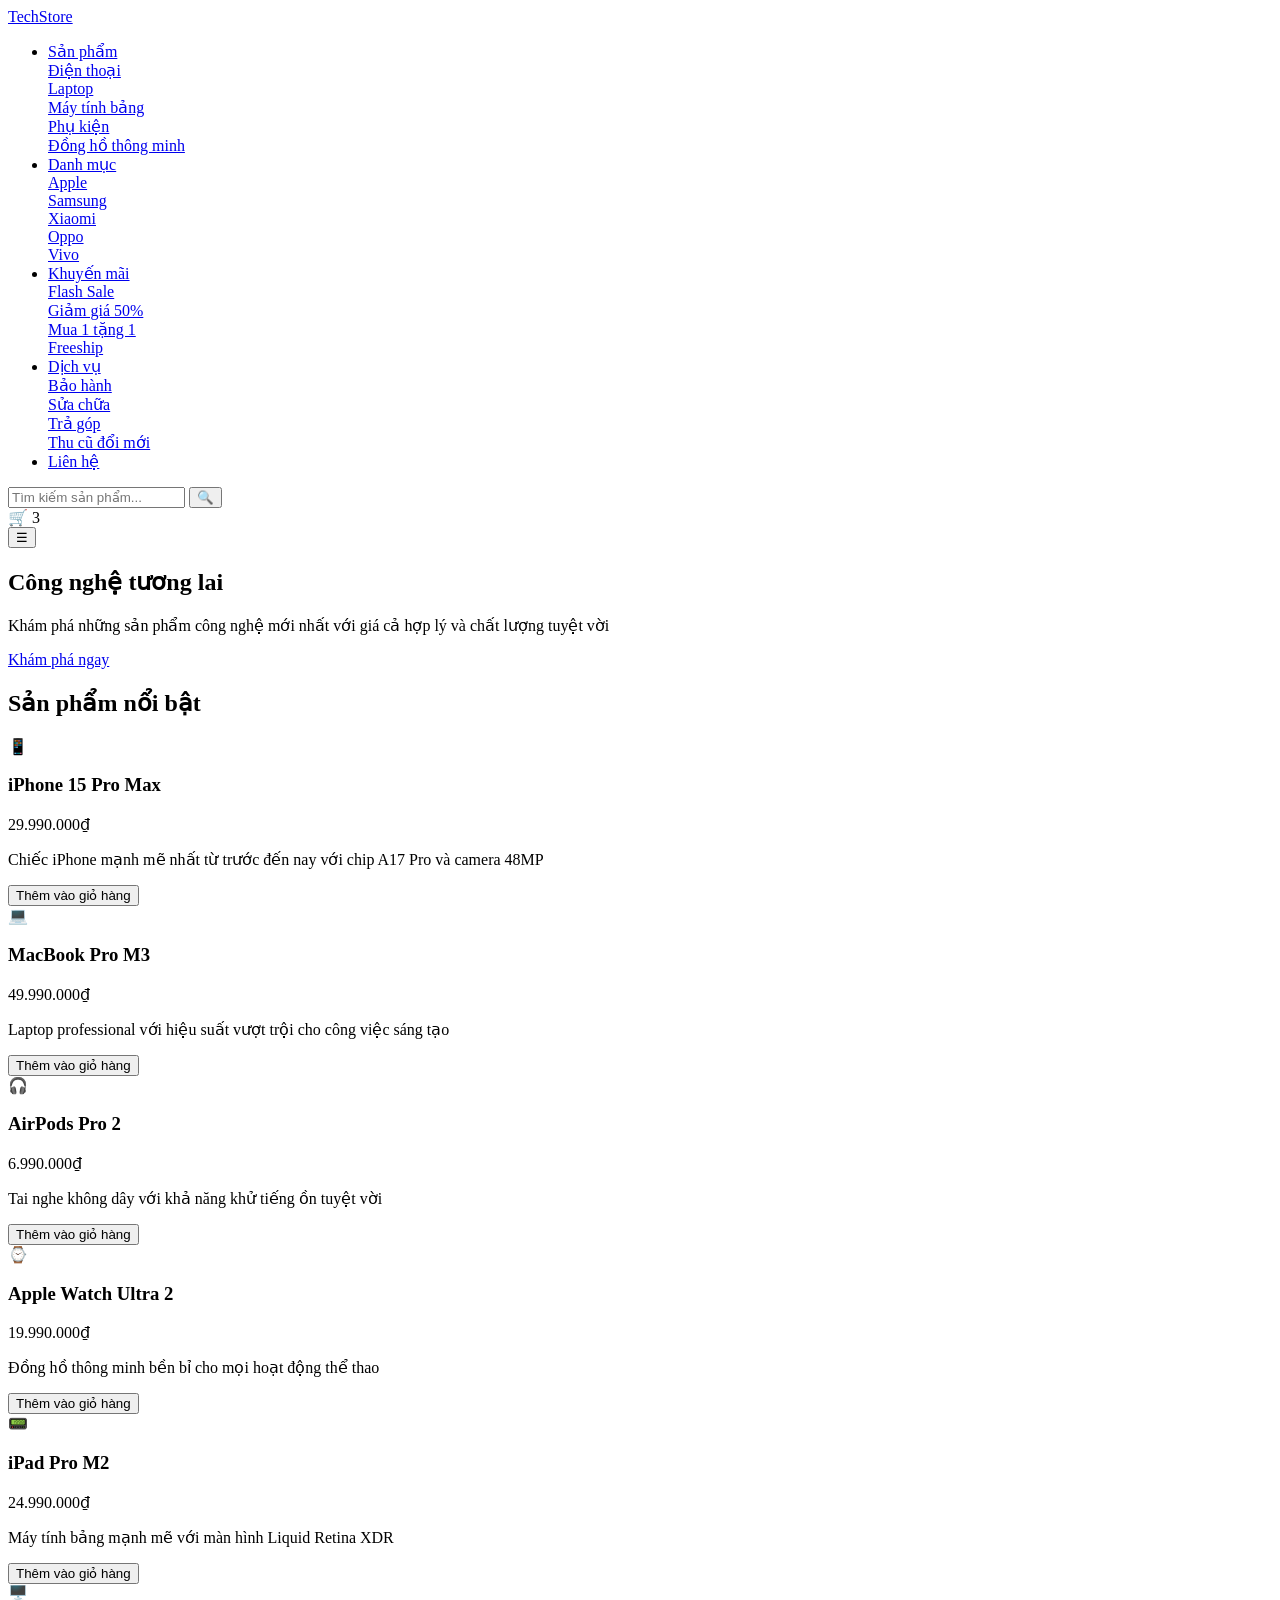
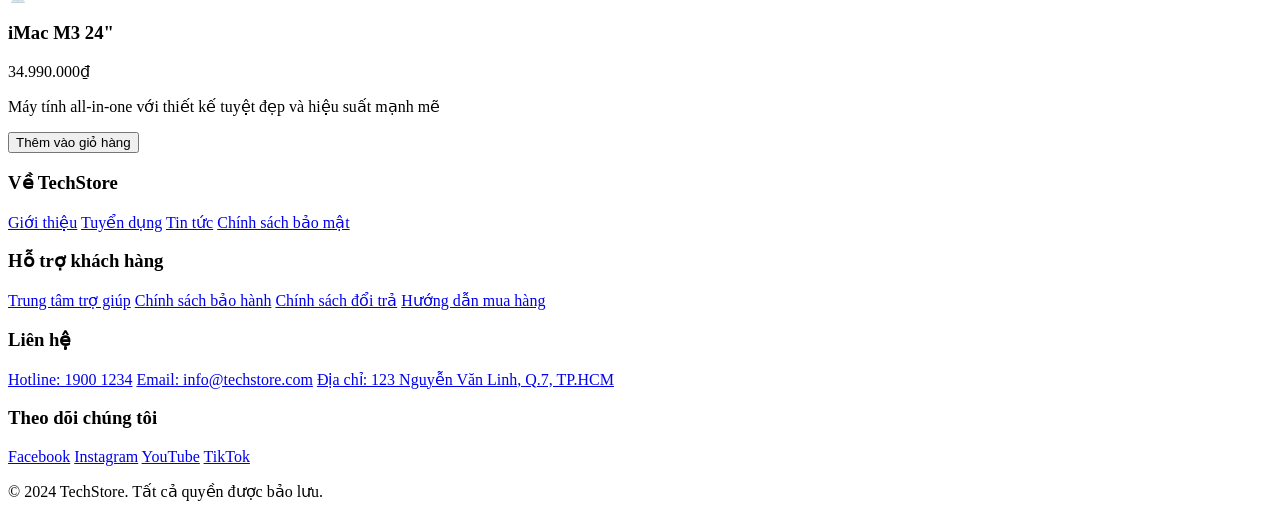
==== index.html @ 7cfe198d "Add files via upload" ====
<!DOCTYPE html>
<html lang="vi">
<head>
    <meta charset="UTF-8">
    <meta name="viewport" content="width=device-width, initial-scale=1.0">
    <title>TechStore - Cửa Hàng Công Nghệ Hàng Đầu</title>
    <link rel="stylesheet" href="css/style.css">
</head>
<body>
    <header>
        <div class="container">
            <div class="header-content">
                <a href="#" class="logo">TechStore</a>
                <nav>
                    <ul class="nav-menu">
                        <li class="nav-item">
                            <a href="#" class="nav-link">Sản phẩm</a>
                            <div class="dropdown">
                                <div class="dropdown-item"><a href="#">Điện thoại</a></div>
                                <div class="dropdown-item"><a href="#">Laptop</a></div>
                                <div class="dropdown-item"><a href="#">Máy tính bảng</a></div>
                                <div class="dropdown-item"><a href="#">Phụ kiện</a></div>
                                <div class="dropdown-item"><a href="#">Đồng hồ thông minh</a></div>
                            </div>
                        </li>
                        <li class="nav-item">
                            <a href="#" class="nav-link">Danh mục</a>
                            <div class="dropdown">
                                <div class="dropdown-item"><a href="#">Apple</a></div>
                                <div class="dropdown-item"><a href="#">Samsung</a></div>
                                <div class="dropdown-item"><a href="#">Xiaomi</a></div>
                                <div class="dropdown-item"><a href="#">Oppo</a></div>
                                <div class="dropdown-item"><a href="#">Vivo</a></div>
                            </div>
                        </li>
                        <li class="nav-item">
                            <a href="#" class="nav-link">Khuyến mãi</a>
                            <div class="dropdown">
                                <div class="dropdown-item"><a href="#">Flash Sale</a></div>
                                <div class="dropdown-item"><a href="#">Giảm giá 50%</a></div>
                                <div class="dropdown-item"><a href="#">Mua 1 tặng 1</a></div>
                                <div class="dropdown-item"><a href="#">Freeship</a></div>
                            </div>
                        </li>
                        <li class="nav-item">
                            <a href="#" class="nav-link">Dịch vụ</a>
                            <div class="dropdown">
                                <div class="dropdown-item"><a href="#">Bảo hành</a></div>
                                <div class="dropdown-item"><a href="#">Sửa chữa</a></div>
                                <div class="dropdown-item"><a href="#">Trả góp</a></div>
                                <div class="dropdown-item"><a href="#">Thu cũ đổi mới</a></div>
                            </div>
                        </li>
                        <li class="nav-item">
                            <a href="#" class="nav-link">Liên hệ</a>
                        </li>
                    </ul>
                </nav>
                <div class="header-actions">
                    <div class="search-box">
                        <input type="text" class="search-input" placeholder="Tìm kiếm sản phẩm...">
                        <button class="search-btn">🔍</button>
                    </div>
                    <div class="cart-icon">
                        🛒
                        <span class="cart-count">3</span>
                    </div>
                </div>
                <button class="mobile-menu-btn">☰</button>
            </div>
        </div>
    </header>

    <main>
        <section class="hero">
            <div class="container">
                <div class="hero-content">
                    <h1>Công nghệ tương lai</h1>
                    <p>Khám phá những sản phẩm công nghệ mới nhất với giá cả hợp lý và chất lượng tuyệt vời</p>
                    <a href="#products" class="cta-button">Khám phá ngay</a>
                </div>
            </div>
        </section>

        <section class="products" id="products">
            <div class="container">
                <h2 class="section-title">Sản phẩm nổi bật</h2>
                <div class="product-grid">
                    <div class="product-card">
                        <div class="product-image">📱</div>
                        <div class="product-info">
                            <h3 class="product-title">iPhone 15 Pro Max</h3>
                            <div class="product-price">29.990.000₫</div>
                            <p class="product-description">Chiếc iPhone mạnh mẽ nhất từ trước đến nay với chip A17 Pro và camera 48MP</p>
                            <button class="add-to-cart">Thêm vào giỏ hàng</button>
                        </div>
                    </div>
                    <div class="product-card">
                        <div class="product-image">💻</div>
                        <div class="product-info">
                            <h3 class="product-title">MacBook Pro M3</h3>
                            <div class="product-price">49.990.000₫</div>
                            <p class="product-description">Laptop professional với hiệu suất vượt trội cho công việc sáng tạo</p>
                            <button class="add-to-cart">Thêm vào giỏ hàng</button>
                        </div>
                    </div>
                    <div class="product-card">
                        <div class="product-image">🎧</div>
                        <div class="product-info">
                            <h3 class="product-title">AirPods Pro 2</h3>
                            <div class="product-price">6.990.000₫</div>
                            <p class="product-description">Tai nghe không dây với khả năng khử tiếng ồn tuyệt vời</p>
                            <button class="add-to-cart">Thêm vào giỏ hàng</button>
                        </div>
                    </div>
                    <div class="product-card">
                        <div class="product-image">⌚</div>
                        <div class="product-info">
                            <h3 class="product-title">Apple Watch Ultra 2</h3>
                            <div class="product-price">19.990.000₫</div>
                            <p class="product-description">Đồng hồ thông minh bền bỉ cho mọi hoạt động thể thao</p>
                            <button class="add-to-cart">Thêm vào giỏ hàng</button>
                        </div>
                    </div>
                    <div class="product-card">
                        <div class="product-image">📟</div>
                        <div class="product-info">
                            <h3 class="product-title">iPad Pro M2</h3>
                            <div class="product-price">24.990.000₫</div>
                            <p class="product-description">Máy tính bảng mạnh mẽ với màn hình Liquid Retina XDR</p>
                            <button class="add-to-cart">Thêm vào giỏ hàng</button>
                        </div>
                    </div>
                    <div class="product-card">
                        <div class="product-image">🖥️</div>
                        <div class="product-info">
                            <h3 class="product-title">iMac M3 24"</h3>
                            <div class="product-price">34.990.000₫</div>
                            <p class="product-description">Máy tính all-in-one với thiết kế tuyệt đẹp và hiệu suất mạnh mẽ</p>
                            <button class="add-to-cart">Thêm vào giỏ hàng</button>
                        </div>
                    </div>
                </div>
            </div>
        </section>
    </main>

    <footer>
        <div class="container">
            <div class="footer-content">
                <div class="footer-section">
                    <h3>Về TechStore</h3>
                    <a href="#">Giới thiệu</a>
                    <a href="#">Tuyển dụng</a>
                    <a href="#">Tin tức</a>
                    <a href="#">Chính sách bảo mật</a>
                </div>
                <div class="footer-section">
                    <h3>Hỗ trợ khách hàng</h3>
                    <a href="#">Trung tâm trợ giúp</a>
                    <a href="#">Chính sách bảo hành</a>
                    <a href="#">Chính sách đổi trả</a>
                    <a href="#">Hướng dẫn mua hàng</a>
                </div>
                <div class="footer-section">
                    <h3>Liên hệ</h3>
                    <a href="#">Hotline: 1900 1234</a>
                    <a href="#">Email: info@techstore.com</a>
                    <a href="#">Địa chỉ: 123 Nguyễn Văn Linh, Q.7, TP.HCM</a>
                </div>
                <div class="footer-section">
                    <h3>Theo dõi chúng tôi</h3>
                    <a href="#">Facebook</a>
                    <a href="#">Instagram</a>
                    <a href="#">YouTube</a>
                    <a href="#">TikTok</a>
                </div>
            </div>
            <div class="footer-bottom">
                <p>&copy; 2024 TechStore. Tất cả quyền được bảo lưu.</p>
            </div>
        </div>
    </footer>
    <script src="js/main.js"></script>
</body>
</html>
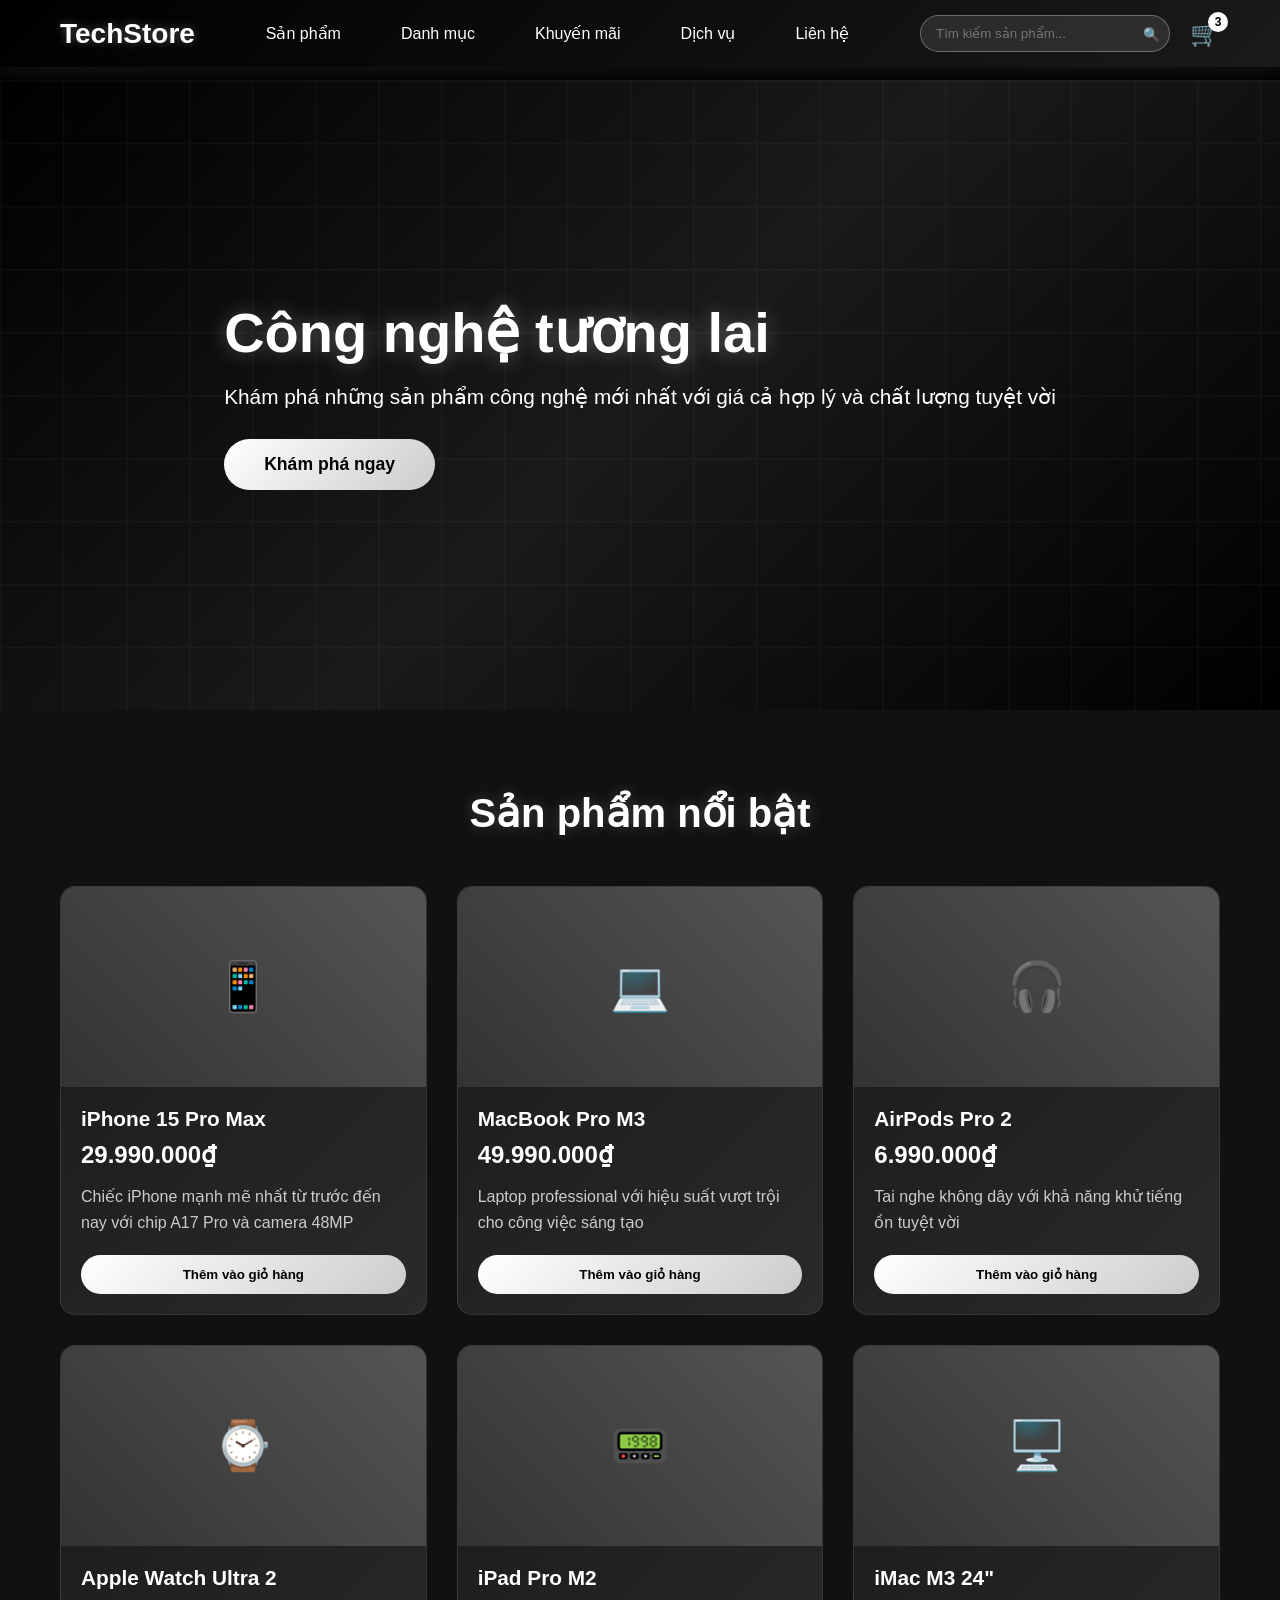
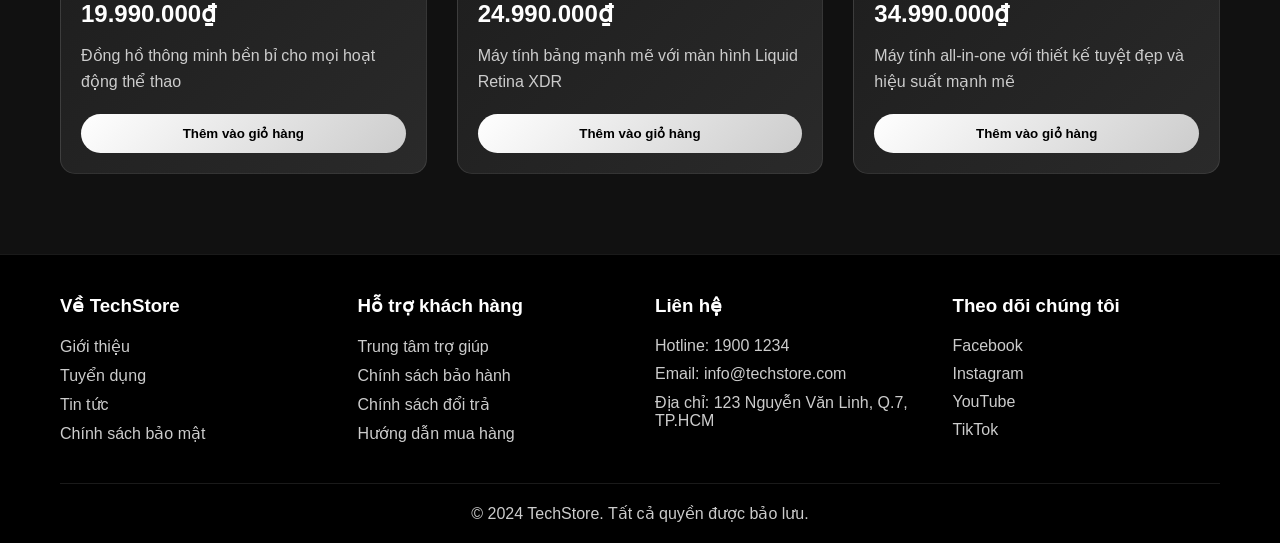
==== commit 2a1490ae: "Update index.html" ====
--- a/index.html
+++ b/index.html
@@ -4,7 +4,7 @@
     <meta charset="UTF-8">
     <meta name="viewport" content="width=device-width, initial-scale=1.0">
     <title>TechStore - Cửa Hàng Công Nghệ Hàng Đầu</title>
-    <link rel="stylesheet" href="css/style.css">
+    <link rel="stylesheet" href="style.css">
 </head>
 <body>
     <header>
@@ -183,4 +183,4 @@
     </footer>
     <script src="js/main.js"></script>
 </body>
-</html>+</html>
--- a/style.css
+++ b/style.css
@@ -0,0 +1,447 @@
+* {
+    margin: 0;
+    padding: 0;
+    box-sizing: border-box;
+}
+
+body {
+    font-family: 'Arial', sans-serif;
+    background-color: #000;
+    color: #fff;
+    overflow-x: hidden;
+}
+
+.container {
+    max-width: 1200px;
+    margin: 0 auto;
+    padding: 0 20px;
+}
+
+/* Header */
+header {
+    background: linear-gradient(135deg, #000, #1a1a1a);
+    padding: 15px 0;
+    position: fixed;
+    width: 100%;
+    top: 0;
+    z-index: 1000;
+    box-shadow: 0 2px 20px rgba(255, 255, 255, 0.1);
+}
+
+.header-content {
+    display: flex;
+    justify-content: space-between;
+    align-items: center;
+}
+
+.logo {
+    font-size: 28px;
+    font-weight: bold;
+    color: #fff;
+    text-decoration: none;
+    text-shadow: 0 0 10px rgba(255, 255, 255, 0.3);
+}
+
+.logo:hover {
+    text-shadow: 0 0 20px rgba(255, 255, 255, 0.5);
+    transition: all 0.3s ease;
+}
+
+/* Navigation */
+nav {
+    position: relative;
+}
+
+.nav-menu {
+    display: flex;
+    list-style: none;
+    gap: 30px;
+}
+
+.nav-item {
+    position: relative;
+}
+
+.nav-link {
+    color: #fff;
+    text-decoration: none;
+    padding: 10px 15px;
+    border-radius: 5px;
+    transition: all 0.3s ease;
+    font-weight: 500;
+}
+
+.nav-link:hover {
+    background: rgba(255, 255, 255, 0.1);
+    transform: translateY(-2px);
+    box-shadow: 0 5px 15px rgba(255, 255, 255, 0.1);
+}
+
+/* Dropdown Menu */
+.dropdown {
+    position: absolute;
+    top: 100%;
+    left: 0;
+    background: linear-gradient(135deg, #1a1a1a, #333);
+    min-width: 250px;
+    opacity: 0;
+    visibility: hidden;
+    transform: translateY(-10px);
+    transition: all 0.3s ease;
+    border-radius: 10px;
+    box-shadow: 0 10px 30px rgba(0, 0, 0, 0.5);
+    border: 1px solid rgba(255, 255, 255, 0.1);
+}
+
+.nav-item:hover .dropdown {
+    opacity: 1;
+    visibility: visible;
+    transform: translateY(0);
+}
+
+.dropdown-item {
+    padding: 12px 20px;
+    border-bottom: 1px solid rgba(255, 255, 255, 0.1);
+}
+
+.dropdown-item:last-child {
+    border-bottom: none;
+}
+
+.dropdown-item a {
+    color: #fff;
+    text-decoration: none;
+    display: block;
+    transition: all 0.3s ease;
+}
+
+.dropdown-item:hover {
+    background: rgba(255, 255, 255, 0.1);
+    transform: translateX(5px);
+}
+
+/* Header Actions */
+.header-actions {
+    display: flex;
+    gap: 20px;
+    align-items: center;
+}
+
+.search-box {
+    position: relative;
+}
+
+.search-input {
+    background: rgba(255, 255, 255, 0.1);
+    border: 1px solid rgba(255, 255, 255, 0.3);
+    color: #fff;
+    padding: 10px 40px 10px 15px;
+    border-radius: 25px;
+    width: 250px;
+    outline: none;
+    transition: all 0.3s ease;
+}
+
+.search-input:focus {
+    border-color: #fff;
+    box-shadow: 0 0 15px rgba(255, 255, 255, 0.2);
+}
+
+.search-btn {
+    position: absolute;
+    right: 10px;
+    top: 50%;
+    transform: translateY(-50%);
+    background: none;
+    border: none;
+    color: #fff;
+    cursor: pointer;
+}
+
+.cart-icon {
+    position: relative;
+    color: #fff;
+    font-size: 24px;
+    cursor: pointer;
+    transition: all 0.3s ease;
+}
+
+.cart-icon:hover {
+    transform: scale(1.1);
+    color: #ccc;
+}
+
+.cart-count {
+    position: absolute;
+    top: -8px;
+    right: -8px;
+    background: #fff;
+    color: #000;
+    border-radius: 50%;
+    width: 20px;
+    height: 20px;
+    display: flex;
+    align-items: center;
+    justify-content: center;
+    font-size: 12px;
+    font-weight: bold;
+}
+
+/* Mobile Menu */
+.mobile-menu-btn {
+    display: none;
+    background: none;
+    border: none;
+    color: #fff;
+    font-size: 24px;
+    cursor: pointer;
+}
+
+/* Main Content */
+main {
+    margin-top: 80px;
+}
+
+/* Hero Section */
+.hero {
+    height: 70vh;
+    background: linear-gradient(135deg, #000 0%, #1a1a1a 50%, #000 100%);
+    display: flex;
+    align-items: center;
+    position: relative;
+    overflow: hidden;
+}
+
+.hero::before {
+    content: '';
+    position: absolute;
+    top: 0;
+    left: 0;
+    right: 0;
+    bottom: 0;
+    background: url('data:image/svg+xml,<svg xmlns="http://www.w3.org/2000/svg" viewBox="0 0 100 100"><defs><pattern id="grid" width="10" height="10" patternUnits="userSpaceOnUse"><path d="M 10 0 L 0 0 0 10" fill="none" stroke="rgba(255,255,255,0.1)" stroke-width="0.5"/></pattern></defs><rect width="100" height="100" fill="url(%23grid)"/></svg>');
+    opacity: 0.3;
+}
+
+.hero-content {
+    position: relative;
+    z-index: 2;
+}
+
+.hero h1 {
+    font-size: 3.5rem;
+    margin-bottom: 20px;
+    font-weight: 700;
+    text-shadow: 0 0 20px rgba(255, 255, 255, 0.3);
+    animation: fadeInUp 1s ease;
+}
+
+.hero p {
+    font-size: 1.3rem;
+    margin-bottom: 30px;
+    opacity: 0.9;
+    animation: fadeInUp 1s ease 0.3s both;
+}
+
+.cta-button {
+    background: linear-gradient(135deg, #fff, #ccc);
+    color: #000;
+    padding: 15px 40px;
+    border: none;
+    border-radius: 30px;
+    font-size: 1.1rem;
+    font-weight: 600;
+    cursor: pointer;
+    transition: all 0.3s ease;
+    text-decoration: none;
+    display: inline-block;
+    animation: fadeInUp 1s ease 0.6s both;
+}
+
+.cta-button:hover {
+    transform: translateY(-3px);
+    box-shadow: 0 10px 25px rgba(255, 255, 255, 0.3);
+}
+
+/* Products Section */
+.products {
+    padding: 80px 0;
+    background: #111;
+}
+
+.section-title {
+    text-align: center;
+    font-size: 2.5rem;
+    margin-bottom: 50px;
+    color: #fff;
+    text-shadow: 0 0 15px rgba(255, 255, 255, 0.2);
+}
+
+.product-grid {
+    display: grid;
+    grid-template-columns: repeat(auto-fit, minmax(300px, 1fr));
+    gap: 30px;
+    margin-top: 40px;
+}
+
+.product-card {
+    background: linear-gradient(135deg, #1a1a1a, #2a2a2a);
+    border-radius: 15px;
+    overflow: hidden;
+    transition: all 0.3s ease;
+    border: 1px solid rgba(255, 255, 255, 0.1);
+}
+
+.product-card:hover {
+    transform: translateY(-10px);
+    box-shadow: 0 20px 40px rgba(255, 255, 255, 0.1);
+    border-color: rgba(255, 255, 255, 0.3);
+}
+
+.product-image {
+    height: 200px;
+    background: linear-gradient(45deg, #333, #555);
+    display: flex;
+    align-items: center;
+    justify-content: center;
+    color: #fff;
+    font-size: 3rem;
+    position: relative;
+    overflow: hidden;
+}
+
+.product-image::before {
+    content: '';
+    position: absolute;
+    top: 0;
+    left: -100%;
+    width: 100%;
+    height: 100%;
+    background: linear-gradient(90deg, transparent, rgba(255, 255, 255, 0.2), transparent);
+    transition: all 0.5s ease;
+}
+
+.product-card:hover .product-image::before {
+    left: 100%;
+}
+
+.product-info {
+    padding: 20px;
+}
+
+.product-title {
+    font-size: 1.3rem;
+    margin-bottom: 10px;
+    color: #fff;
+}
+
+.product-price {
+    font-size: 1.5rem;
+    font-weight: bold;
+    color: #fff;
+    margin-bottom: 15px;
+}
+
+.product-description {
+    color: #ccc;
+    margin-bottom: 20px;
+    line-height: 1.6;
+}
+
+.add-to-cart {
+    background: linear-gradient(135deg, #fff, #ccc);
+    color: #000;
+    border: none;
+    padding: 12px 25px;
+    border-radius: 25px;
+    cursor: pointer;
+    font-weight: 600;
+    transition: all 0.3s ease;
+    width: 100%;
+}
+
+.add-to-cart:hover {
+    transform: translateY(-2px);
+    box-shadow: 0 5px 15px rgba(255, 255, 255, 0.3);
+}
+
+/* Footer */
+footer {
+    background: #000;
+    border-top: 1px solid rgba(255, 255, 255, 0.1);
+    padding: 40px 0 20px;
+}
+
+.footer-content {
+    display: grid;
+    grid-template-columns: repeat(auto-fit, minmax(250px, 1fr));
+    gap: 30px;
+    margin-bottom: 30px;
+}
+
+.footer-section h3 {
+    margin-bottom: 20px;
+    color: #fff;
+}
+
+.footer-section a {
+    color: #ccc;
+    text-decoration: none;
+    display: block;
+    margin-bottom: 10px;
+    transition: color 0.3s ease;
+}
+
+.footer-section a:hover {
+    color: #fff;
+}
+
+.footer-bottom {
+    text-align: center;
+    padding-top: 20px;
+    border-top: 1px solid rgba(255, 255, 255, 0.1);
+    color: #ccc;
+}
+
+/* Animations */
+@keyframes fadeInUp {
+    from {
+        opacity: 0;
+        transform: translateY(30px);
+    }
+    to {
+        opacity: 1;
+        transform: translateY(0);
+    }
+}
+
+/* Responsive */
+@media (max-width: 768px) {
+    .nav-menu {
+        display: none;
+    }
+
+    .mobile-menu-btn {
+        display: block;
+    }
+
+    .hero h1 {
+        font-size: 2.5rem;
+    }
+
+    .hero p {
+        font-size: 1.1rem;
+    }
+
+    .search-input {
+        width: 200px;
+    }
+
+    .header-actions {
+        gap: 10px;
+    }
+
+    .product-grid {
+        grid-template-columns: 1fr;
+    }
+}
